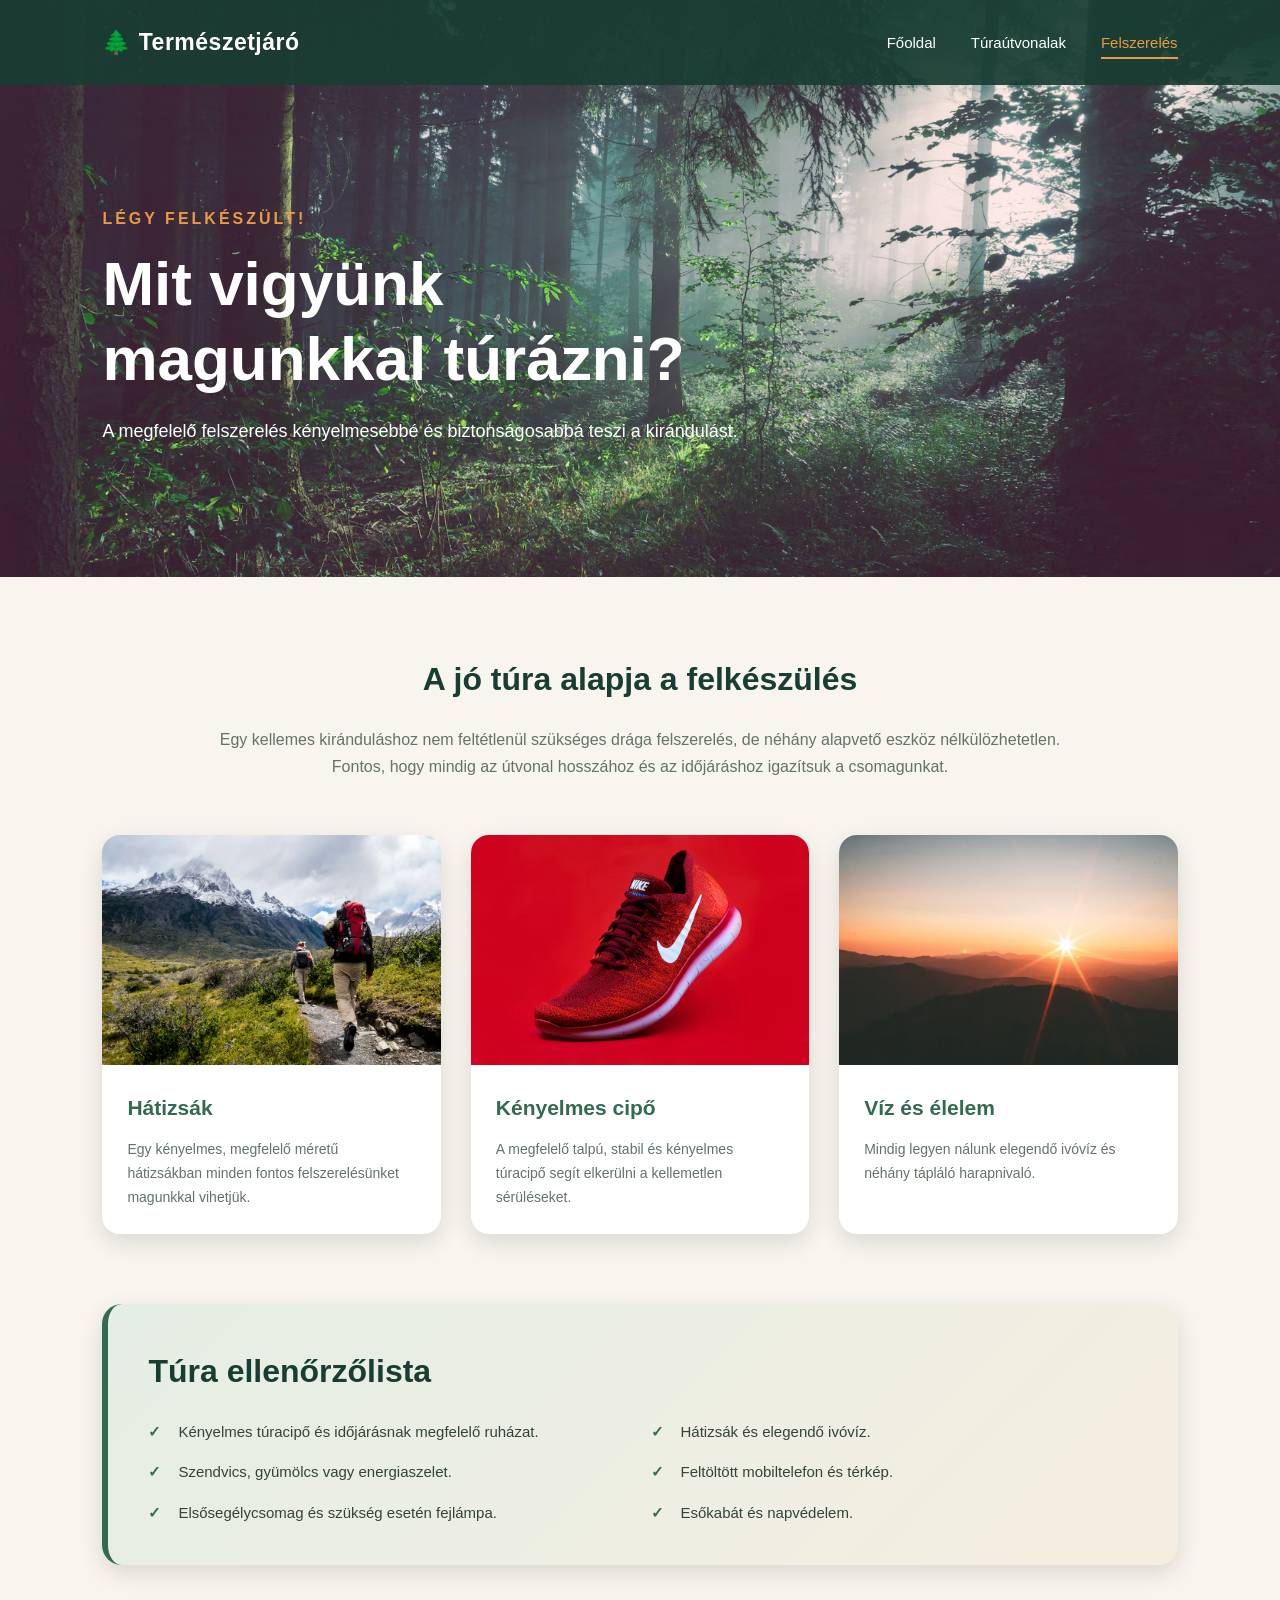
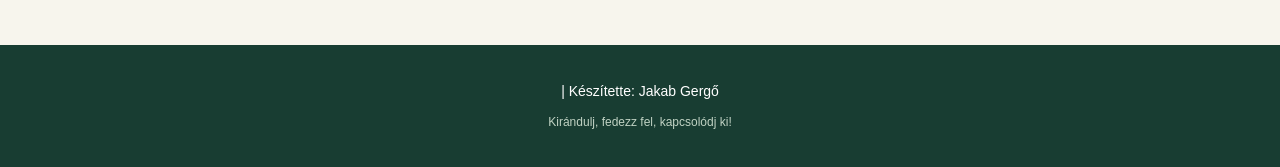
==== felszereles.html @ 2054abf8 "first commit" ====
<!doctype html>
<html lang="hu">
  <head>
    <meta charset="UTF-8" />
    <meta name="description" content="Free Web tutorials" />
    <meta name="keywords" content="HTML, CSS, JavaScript" />
    <meta name="author" content="Jakab Gergő" />
    <meta name="viewport" content="width=device-width, initial-scale=1.0" />
    <link rel="stylesheet" href="stilus.css" />
    <link rel="icon" type="image/x-icon" href="kepek/fenyves.jpg" />
    <title>Jakab Gergő</title>
  </head>
  <body>
    <header class="hero sub-hero">
      <nav class="navbar">
        <a href="index.html" class="logo">🌲 Természetjáró</a>
        <ul class="nav-links">
          <li><a href="index.html">Főoldal</a></li>
          <li><a href="utvonal.html">Túraútvonalak</a></li>
          <li><a class="active" href="felszereles.html">Felszerelés</a></li>
        </ul>
      </nav>

      <div class="hero-content">
        <p class="eyebrow">Légy felkészült!</p>
        <h1>Mit vigyünk magunkkal túrázni?</h1>
        <p>
          A megfelelő felszerelés kényelmesebbé és biztonságosabbá teszi a
          kirándulást.
        </p>
      </div>
    </header>

    <main class="container">
      <section class="intro">
        <h2>A jó túra alapja a felkészülés</h2>
        <p>
          Egy kellemes kiránduláshoz nem feltétlenül szükséges drága
          felszerelés, de néhány alapvető eszköz nélkülözhetetlen. Fontos, hogy
          mindig az útvonal hosszához és az időjáráshoz igazítsuk a csomagunkat.
        </p>
      </section>

      <div class="grid-section">
        <article class="info-card">
          <img src="kepek/tura_1.avif" alt="Túrázó hátizsákkal az erdőben" />
          <div class="card-content">
            <h3>Hátizsák</h3>
            <p>
              Egy kényelmes, megfelelő méretű hátizsákban minden fontos
              felszerelésünket magunkkal vihetjük.
            </p>
          </div>
        </article>

        <article class="info-card">
          <img src="kepek/cipo_1.avif" alt="Sportcipő közeli képe" />
          <div class="card-content">
            <h3>Kényelmes cipő</h3>
            <p>
              A megfelelő talpú, stabil és kényelmes túracipő segít elkerülni a
              kellemetlen sérüléseket.
            </p>
          </div>
        </article>

        <article class="info-card">
          <img src="kepek/nap_1.avif" alt="Napfényes szabadtéri táj" />
          <div class="card-content">
            <h3>Víz és élelem</h3>
            <p>
              Mindig legyen nálunk elegendő ivóvíz és néhány tápláló
              harapnivaló.
            </p>
          </div>
        </article>
      </div>

      <div class="highlight">
        <h2>Túra ellenőrzőlista</h2>
        <ul class="benefit-list">
          <li>Kényelmes túracipő és időjárásnak megfelelő ruházat.</li>
          <li>Hátizsák és elegendő ivóvíz.</li>
          <li>Szendvics, gyümölcs vagy energiaszelet.</li>
          <li>Feltöltött mobiltelefon és térkép.</li>
          <li>Elsősegélycsomag és szükség esetén fejlámpa.</li>
          <li>Esőkabát és napvédelem.</li>
        </ul>
      </div>
    </main>

    <footer>
      <p>| Készítette: Jakab Gergő</p>
      <p class="footer-small">Kirándulj, fedezz fel, kapcsolódj ki!</p>
    </footer>
  </body>
</html>
---- stilus.css ----
:root {
    --dark-green: #183d32;
    --green: #326b50;
    --light-green: #e7f0e8;
    --orange: #e99a45;
    --cream: #f7f5ed;
    --white: #ffffff;
    --text: #34433a;
    --shadow: 0 8px 25px rgba(0, 0, 0, 0.12);
}

* {
    margin: 0;
    padding: 0;
    box-sizing: border-box;
}

body {
    font-family: 'Poppins', sans-serif;
    background-color: var(--cream);
    color: var(--text);
    line-height: 1.7;
    font-size: 16px;
    display: grid;
    grid-template-columns: 1fr;
    grid-template-areas:
        "h"
        "n"
        "ar"
        "f";
}

header {
    grid-area: h;
}

nav {
    grid-area: n;
}

aside {
    grid-area: as;
}

main {
    grid-area: ar;
}

footer {
    grid-area: f;
}


/* Navigáció */
.navbar {
    width: 100%;
    min-height: 85px;
    padding: 20px 8%;
    display: flex;
    justify-content: space-between;
    align-items: center;
    background: rgba(24, 61, 50, 0.92);
    position: relative;
    z-index: 2;
}

.logo {
    color: var(--white);
    text-decoration: none;
    font-size: 23px;
    font-weight: 800;
    letter-spacing: 0.5px;
}

.nav-links {
    display: flex;
    list-style: none;
    gap: 35px;
}

.nav-links a {
    color: var(--white);
    text-decoration: none;
    font-size: 15px;
    font-weight: 500;
    transition: 0.3s;
    padding-bottom: 6px;
}

.nav-links a:hover,
.nav-links a.active {
    color: var(--orange);
    border-bottom: 2px solid var(--orange);
}

/* Fejléc és fő háttérkép */


.hero {
    min-height: 580px;

    background:

        url("kepek/erdo_fak.jpg") center/cover no-repeat;

    color: var(--white);
}


.sub-hero {
    min-height: 490px;
}

.hero-content {
    max-width: 850px;
    padding: 120px 8% 100px;
}

.eyebrow {
    color: var(--orange);
    text-transform: uppercase;
    font-weight: 700;
    letter-spacing: 3px;
    margin-bottom: 15px;
}

.hero-content h1 {
    font-size: clamp(35px, 5vw, 62px);
    font-weight: 800;
    line-height: 1.2;
    margin-bottom: 20px;
}

.hero-content p:not(.eyebrow) {
    font-size: 18px;
    max-width: 650px;
    margin-bottom: 30px;
}

/* Gomb */

.btn {
    display: inline-block;
    background: linear-gradient(135deg, #e99a45, #d9792e);
    color: var(--white);
    text-decoration: none;
    padding: 14px 28px;
    border-radius: 30px;
    font-weight: 600;
    box-shadow: 0 5px 15px rgba(0, 0, 0, 0.2);
    transition: 0.3s;
}



.container {
    width: 84%;
    max-width: 1250px;
    margin: 0 auto;
}

.intro {
    text-align: center;
    max-width: 850px;
    margin: 75px auto 55px;
}

.intro h2,
.highlight h2 {
    color: var(--dark-green);
    font-size: 32px;
    margin-bottom: 20px;
    font-weight: 700;
}

.intro p {
    font-size: 16px;
    color: #647268;
}


.grid-section {
    display: grid;
    grid-template-columns: repeat(3, minmax(0, 1fr));
    gap: 30px;
    margin-bottom: 70px;
    width: 100%;

}

.info-card {
    background: var(--white);
    border-radius: 18px;
    overflow: hidden;
    box-shadow: var(--shadow);
    transition: transform 0.3s, box-shadow 0.3s;
}

.info-card:hover {
    transform: translateY(-8px);
    box-shadow: 0 15px 35px rgba(0, 0, 0, 0.17);
}

.info-card img {
    display: block;
    width: 100%;
    height: 230px;
    object-fit: cover;
}

.card-content {
    padding: 25px;
}

.card-content h3 {
    color: var(--green);
    font-size: 21px;
    margin-bottom: 12px;
}

.card-content p {
    color: #647268;
    font-size: 14px;
}



.highlight {
    background: linear-gradient(135deg, #e5eee5, #f5eee0);
    padding: 40px;
    border-radius: 20px;
    margin-bottom: 80px;
    border-left: 6px solid var(--green);
    box-shadow: var(--shadow);
}

.benefit-list {
    list-style: none;
    display: grid;
    grid-template-columns: repeat(2, 1fr);
    gap: 15px;
}

.benefit-list li {
    position: relative;
    padding-left: 30px;
    font-size: 15px;
}

.benefit-list li::before {
    content: "✓";
    position: absolute;
    left: 0;
    color: var(--green);
    font-weight: 800;
}



footer {
    background: var(--dark-green);
    color: var(--white);
    text-align: center;
    padding: 35px 20px;
}

footer p {
    font-size: 14px;
}

.footer-small {
    color: #c0d2c3;
    margin-top: 8px;
    font-size: 12px;
}



@media screen and (max-width: 600px) {

    body {
        font-size: 14px;
        display: grid;
        grid-template-columns: 1fr;
        grid-template-areas:
            "h"
            "ar"
            "f";
    }

    .hero {
        min-height: 530px;
        display: grid;
        grid-template-areas:
            "n"
            "content";
    }

    .navbar {
        grid-area: n;
        display: grid;
        grid-template-columns: 1fr;
        justify-items: center;
        gap: 15px;
        padding: 18px 10px;
    }

    .logo {
        font-size: 21px;
    }

    .nav-links {
        display: grid;
        grid-template-columns: repeat(2, auto);
        justify-content: center;
        justify-items: center;
        gap: 10px 18px;
    }

    .nav-links a {
        font-size: 13px;
    }

    .hero-content {
        grid-area: content;
        padding: 95px 7% 70px;
    }

    .sub-hero {
        min-height: 440px;
    }

    .hero-content h1 {
        font-size: 35px;
    }

    .hero-content p:not(.eyebrow) {
        font-size: 15px;
    }

    .container {
        width: 90%;
    }

    .intro {
        margin: 45px auto 35px;
    }

    .intro h2,
    .highlight h2 {
        font-size: 25px;
    }

    .grid-section {
        grid-template-columns: 1fr;
        gap: 25px;
        margin-bottom: 45px;
    }

    .info-card img {
        height: 220px;
    }

    .highlight {
        padding: 25px 20px;
        margin-bottom: 45px;
    }

    .benefit-list {
        grid-template-columns: 1fr;
    }

    footer {
        padding: 28px 15px;
    }
}
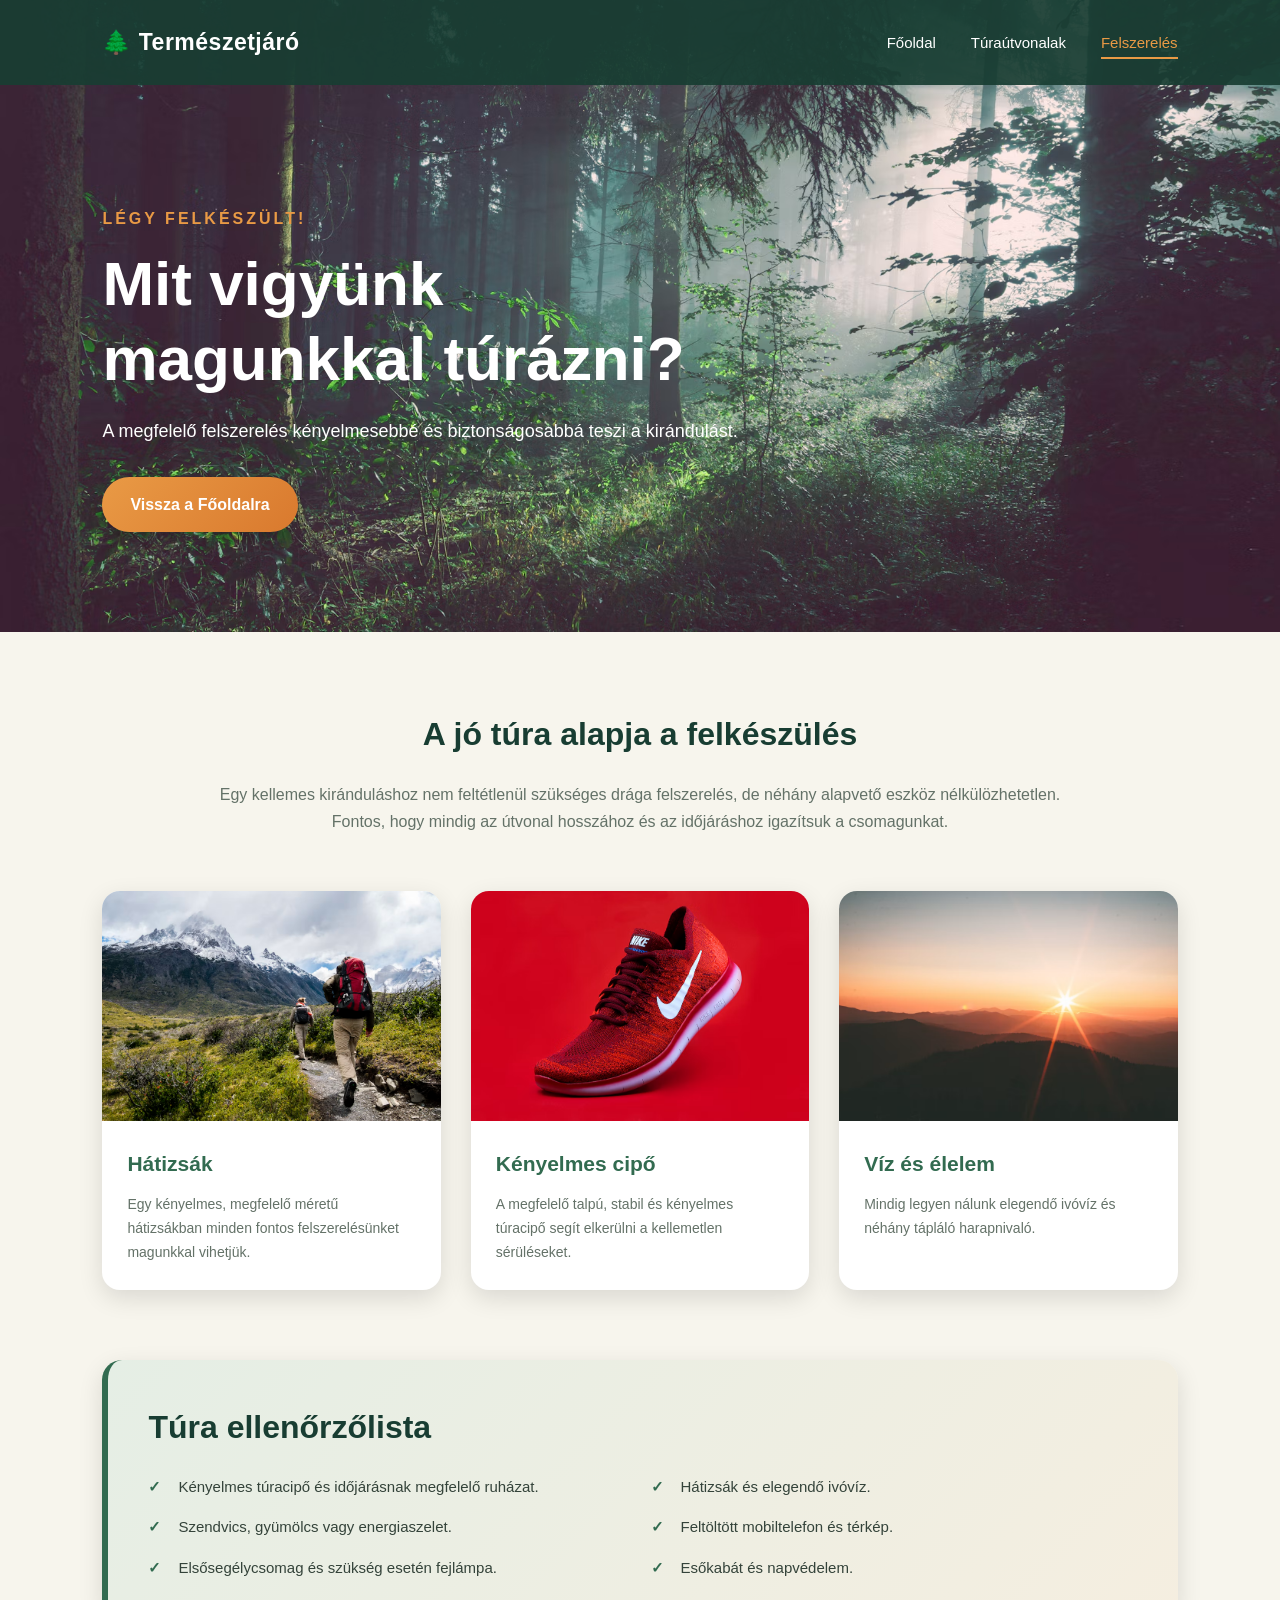
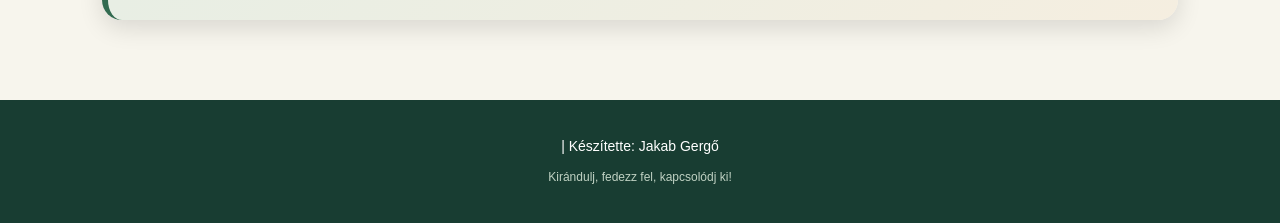
==== commit 61ac65f5: "Javítások és módosítások" ====
--- a/felszereles.html
+++ b/felszereles.html
@@ -28,6 +28,7 @@
           A megfelelő felszerelés kényelmesebbé és biztonságosabbá teszi a
           kirándulást.
         </p>
+        <a href="index.html" class="btn"> Vissza a Főoldalra </a>
       </div>
     </header>
 
